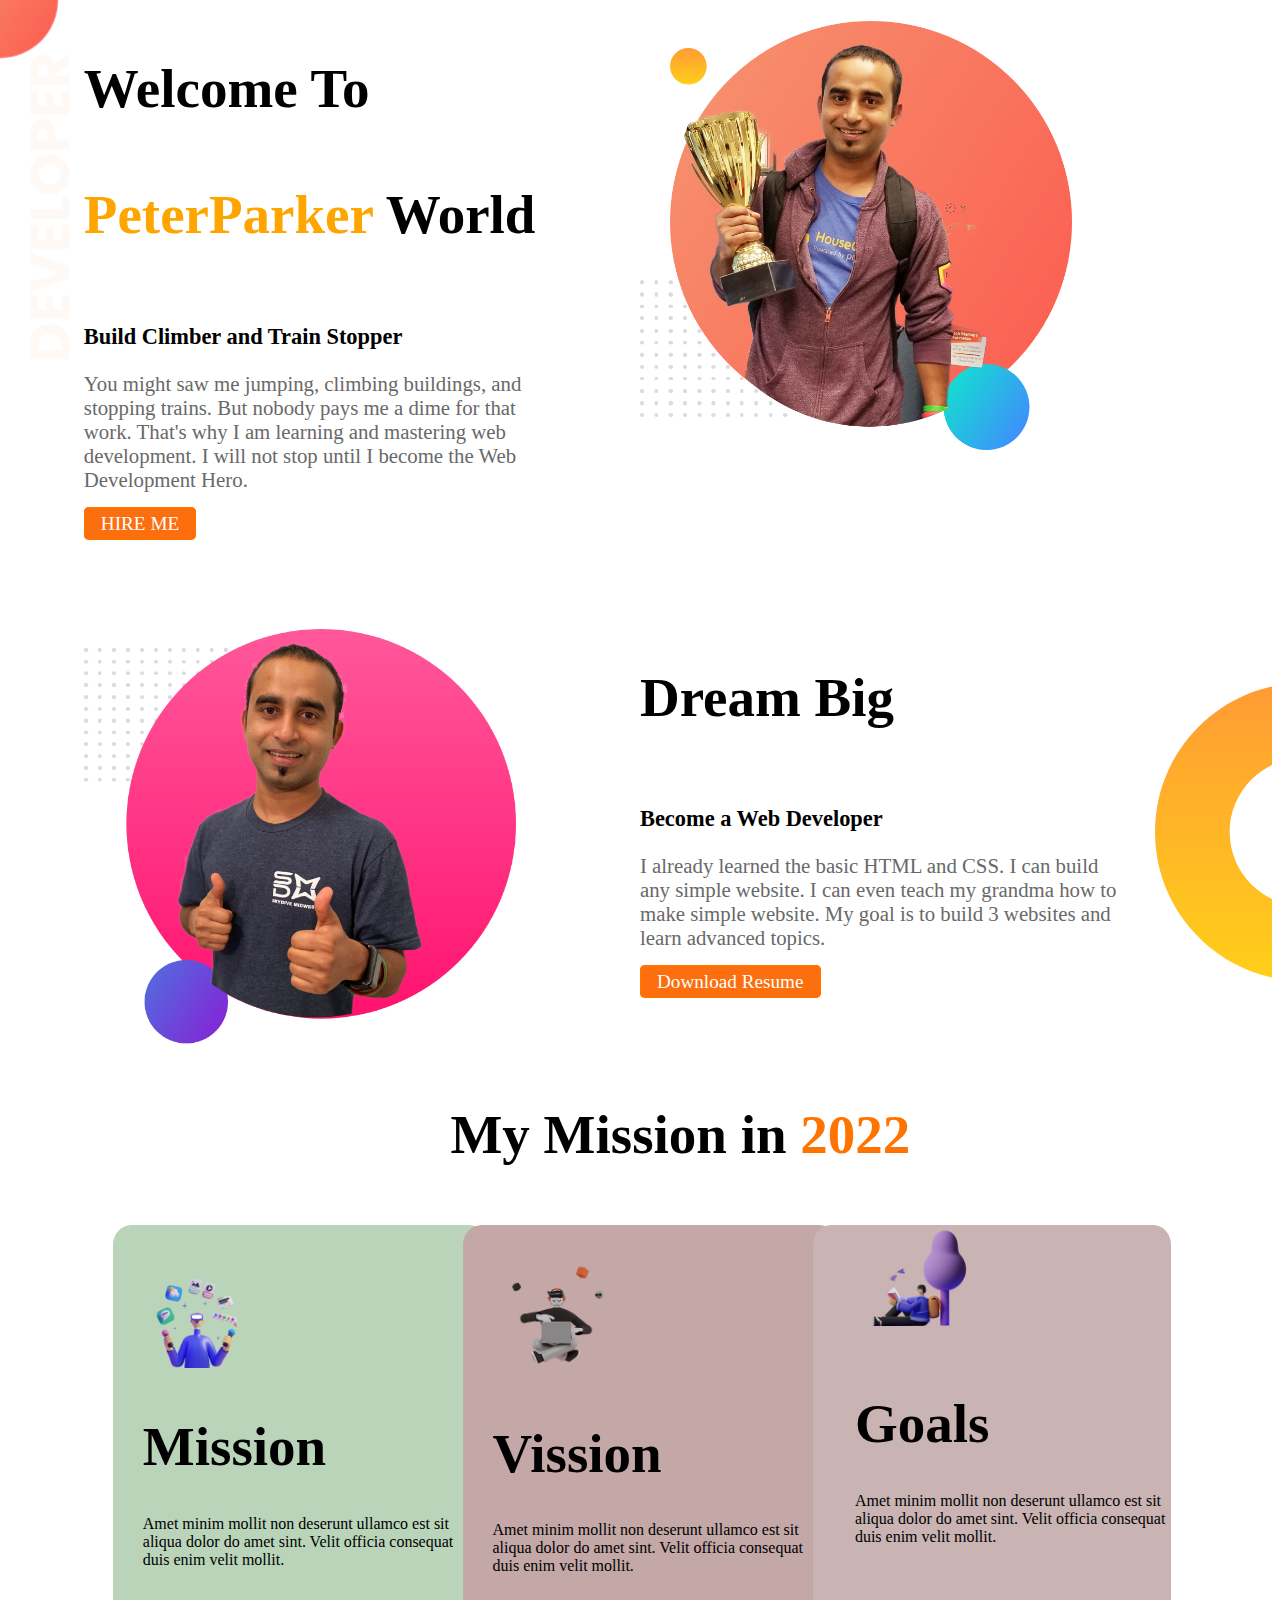
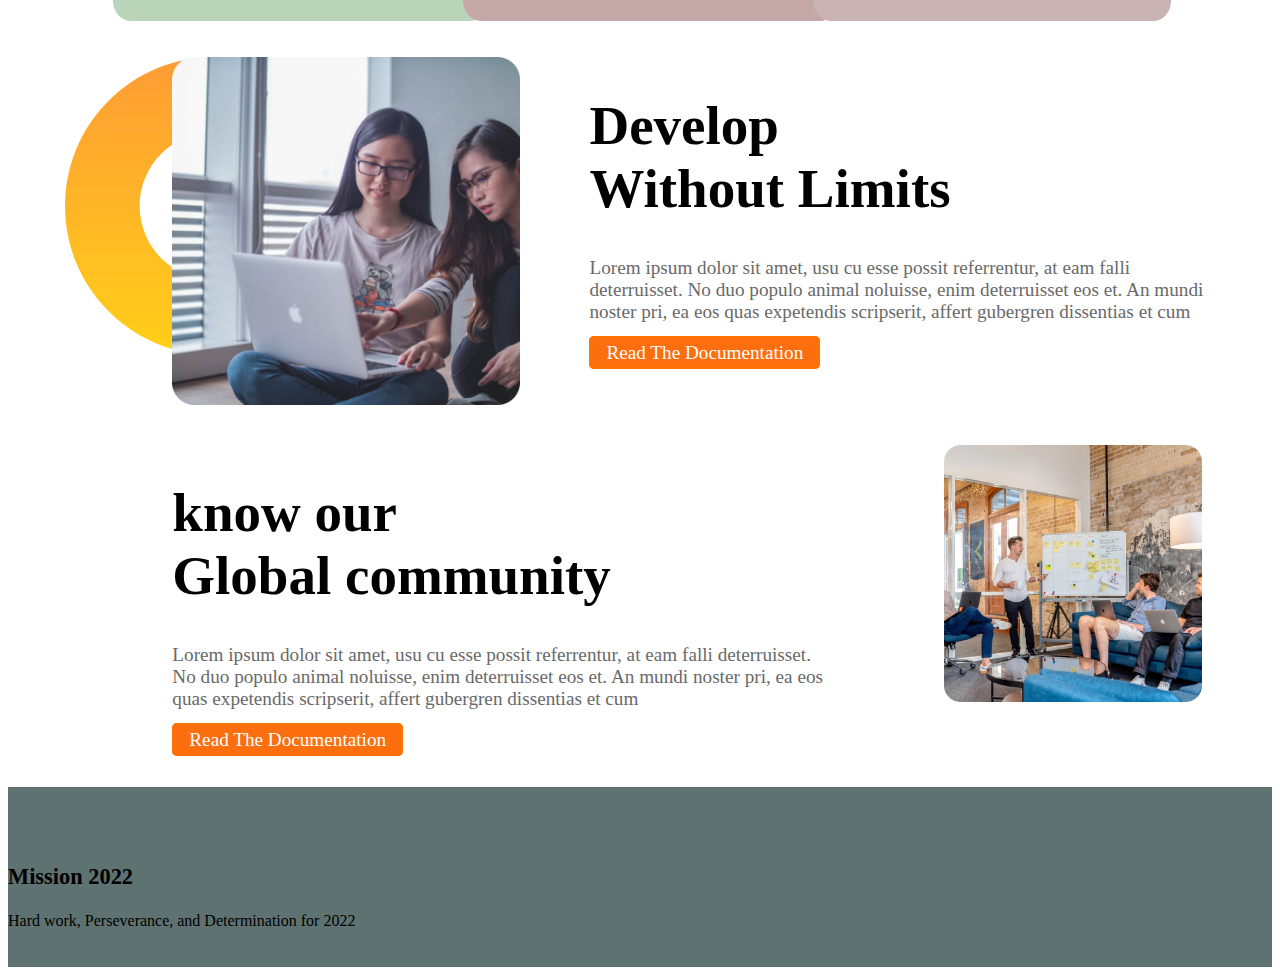
==== index.html @ 4aab34b6 "first commit" ====
<!DOCTYPE html>
<html lang="en">

<head>
    <meta charset="UTF-8">
    <meta http-equiv="X-UA-Compatible" content="IE=edge">
    <meta name="viewport" content="width=device-width, initial-scale=1.0">
    <title>Document</title>
    <link rel="stylesheet" href="style.css">
    <link href="https://cdn.jsdelivr.net/npm/bootstrap@5.0.2/dist/css/bootstrap.min.css" rel="stylesheet"
        integrity="sha384-EVSTQN3/azprG1Anm3QDgpJLIm9Nao0Yz1ztcQTwFspd3yD65VohhpuuCOmLASjC" crossorigin="anonymous">
</head>

<body>
    <!----------------------------- first part -------------------------- -->

    <section class="first-part">

        <div class="half-width">
            <h1> Welcome To
                <br>
                <br>
                <span class="peter"> PeterParker</span> World
            </h1>
            <br>
            <h3> Build Climber and Train Stopper </h3>
            <P> You might saw me jumping, climbing buildings, and stopping trains. But nobody pays me a dime for
                that
                work.
                That's why I
                am learning and mastering web development. I will not stop until I become the Web Development Hero.
            </P>
            <a href="#" class="links">HIRE ME</a>
        </div>
        <div class="half-width">
            <img src="images/jhankar.png">
        </div>

    </section>
    <br>
    <!-- ------------------------------second part --------------------------->
    <section class="second-part">

        <div class="half-width">
            <img src="images/jhankar2.png">

        </div>
        <div class="half-width">
            <h1> Dream Big</h1>
            <br>
            <h3> Become a Web Developer</h3>
            <P>
                I already learned the basic HTML and CSS. I can build any simple website. I can even teach my
                grandma
                how to make simple
                website. My goal is to build 3 websites and learn advanced topics.
            </P>
            <a href="#" class="links">Download Resume</a>
        </div>


    </section>
    <br>
    <!--------------------------------- third-part  -------------------------------->
    <h1 class="part"> My Mission in <span id="span"> 2022</span> </h1>
    <br>
    <section class="third-part">

        <div id="mission" class="half-width-1">
            <img src="images/illustrators/illustrator-1.png">
            <h1>Mission</h1>
            <p>Amet minim mollit non deserunt
                ullamco est sit aliqua dolor do amet
                sint. Velit officia consequat duis enim
                velit mollit.
            </p>
        </div>

        <div id="vission" class="half-width-1">
            <img src="images/illustrators/illustrator-2.png">
            <h1>Vission </h1>
            <p> Amet minim mollit non deserunt
                ullamco est sit aliqua dolor do amet
                sint. Velit officia consequat duis enim
                velit mollit.
            </p>
        </div>
        <div id="goals" class="half-width-1">
            <img src="images/illustrators/illustrator-3.png">
            <h1>Goals</h1>
            <p> Amet minim mollit non deserunt
                ullamco est sit aliqua dolor do amet
                sint. Velit officia consequat duis enim
                velit mollit.
            </p>
        </div>


    </section>
    <br>
    <br>
    <!------------------- fourth part------------------  -->
    <section class="fourth-part">

        <div class="half-width-2">
            <img src="images/pictures/coding.png">
        </div>
        <div class="half-width-2">
            <h1> Develop<br> Without Limits</h1>
            <p> Lorem ipsum dolor sit amet, usu cu esse possit referrentur, at eam falli
                deterruisset. No duo populo animal noluisse, enim deterruisset eos et. An
                mundi noster pri, ea eos quas expetendis scripserit, affert gubergren
                dissentias et cum
            </p>
            <a href="#" class="links">Read The Documentation</a>
        </div>

    </section>
    <br>
    <br>
    <section class="fifth-part">

        <div class="half-width-3">
            <h1> know our<br> Global community</h1>
            <p> Lorem ipsum dolor sit amet, usu cu esse possit referrentur, at eam falli
                deterruisset. No duo populo animal noluisse, enim deterruisset eos et. An
                mundi noster pri, ea eos quas expetendis scripserit, affert gubergren
                dissentias et cum
            </p>
            <a href="#" class="links">Read The Documentation</a>

        </div>
        <div class="half-width-2" id="last">
            <img src="images/pictures/project.png">
        </div>


    </section>
    <br>
    <br>
    <footer style="height: 180px;" class="bg-dark">
        <br>
        <br>
        <br>
        <div class="hakim text-white">
            <h3 class="text-white" id="pure">Mission 2022</h3>
            <p id="paragraph"> Hard work, Perseverance, and Determination for 2022 </p>
        </div>
    </footer>




    <script src="https://cdn.jsdelivr.net/npm/bootstrap@5.0.2/dist/js/bootstrap.bundle.min.js"
        integrity="sha384-MrcW6ZMFYlzcLA8Nl+NtUVF0sA7MsXsP1UyJoMp4YLEuNSfAP+JcXn/tWtIaxVXM"
        crossorigin="anonymous"></script>
</body>

</html>
---- style.css ----
body{
    background-image: url(images/top-banner.png);
    background-repeat: no-repeat;
}
.first-part{
    display: flex;
}
h1{
    font-size: 55px;
    font-weight: 800;
    font-family:serif
}
h3{
    font-size: 1.4em;
    color: #000000;
}
.peter{
    color: orange;
}
.half-width{
    width: 38%;
    margin-left: 6%;
    margin-top:1% ;
}
.half-width p{
    font-size: 1.3em;
        color: dimgray;
}
.half-width img{
    width: 90%; 
}
.links{
    background-color: rgb(253, 110, 15);
    padding: 4px 15px;
    border: 2px solid rgb(255, 115, 0);
    border-radius: 5px;
    text-decoration: none;
    color: white;
    font-size: 1.2em;
}

/*------------------------- second part----------------------------------  */
.second-part{
    display: flex;
    margin-top: 5%;
    background-image: url(images/dream-bg.png);
    background-repeat:no-repeat;
    background-position: right;
}
/*--------------------------------third-part--------------------------------*/

.third-part{
    display:grid;
    grid-template-columns: repeat(3,1fr);
}
.part{
    margin-left: 35%;   
}
#span{
    color: rgb(255, 115, 0);
}
.half-width-1{
    width: 75%;
    margin-left: 25%;
    margin-top:1% ;
    margin-right: 12%;
}
.half-width-1 img{
    width: 40%;
}
.half-width-1 h1{
    font-size: 55px;
    font-weight: 800;
    font-family:serif;

}


#mission{
    background-color: rgb(186, 212, 186);
    padding: 7%;
    border-radius: 5%;
    
}
#vission{
    background-color: rgb(196, 167, 167);
    padding: 7%;
    border-radius: 5%;
    margin-left: 8%;
}
#goals{
    background-color: rgb(201, 179, 179);
    padding-left: 10%;
    border-radius: 5%;
    margin-left: -9%;
}
/* -------------------fouth part  ----------------*/
.fourth-part{
    display: flex;
    background-image: url(images/dream-bg.png);
    background-repeat: no-repeat;
    background-position-x: 5%;
}
.half-width-2 img{
    width: 55%;
    margin-left: 30%;
}
.half-width-2{
    margin-left: -2%;
    width: 50%;  
}
.half-width-2 p{
    color: dimgray;
    font-size: 1.2em;
}
/*-------------------------- fifth part ----------------------- */
.fifth-part{
    display: flex;

}
.half-width-3{
    margin-left:13%;
    width: 70%;
}
.half-width-3 p{
    color: dimgray;
    font-size: 1.2em;
}

footer{
    background-color: rgb(94, 114, 114);
}
#hakim{
    margin-left: 40%;
}

/*--------------------------------media quarey--------------------------  */


 /* -------// Small devices (landscape phones, 576px and up) -------*/

     /* -----first-part --------*/
@media (max-width: 768px) { 

    .first-part{
        display: block;
    }

h1{
    font-size: 60px;
    font-weight: 900;
    font-family:serif
}

.half-width{
    width: 70%;
    margin-left: 6%;
    margin-top:1% ;
}
.half-width p{
    font-size: 1.3em;
        color: dimgray;
}
.half-width img{
    width: 80%; 
    margin-top: 4%;
}

/* --------------second -part-------  */

.second-part{
    display: block;
    margin-top: 8%;
    background-image: url(images/dream-bg.png);
    background-repeat:no-repeat;
    background-position-x :right, bottom;

} 
/*------------- third-part ----------*/
.third-part{
    display:block;
}
.part{
    margin-left:20%;   
}
.half-width-1{
    width: 74%;
    margin-left: auto;
    margin-top:8% ;
    margin-right: 10%;
}

.half-width-1 h1{
    font-size: 45px;
    font-weight: 600;
    font-family:serif;

}


#mission{
    margin-left: auto;
    
}
#vission{

    margin-left: auto;
}
#goals{

    margin-left: auto;
}
 /* ------------fourth-part------- */

    .fourth-part{
    display: block;
    background-position-x: 0%;
}
.half-width-2 img{
    margin-top: 1%;
    width: 100%;
    margin-left: 10%;
}
.half-width-2{
   margin-top: 5%;
    margin-left: 6%;
    width: 80%;  
}

/*------------------------- fifth-part----------------  */

    .fifth-part{
    display: block;

}
.half-width-3{
    margin-left:6%;
    width: 80%;
     margin-top: 5%;
}
#last{
    margin-left: -2%;
}

footer{
    background-color: rgb(94, 114, 114);
}
.hakim{
    margin-left: 5%;
}
#pure{
    margin-top: 0%;
    margin-left: 30%;
}
#paragraph{
    margin-left: 20%;
}
 }
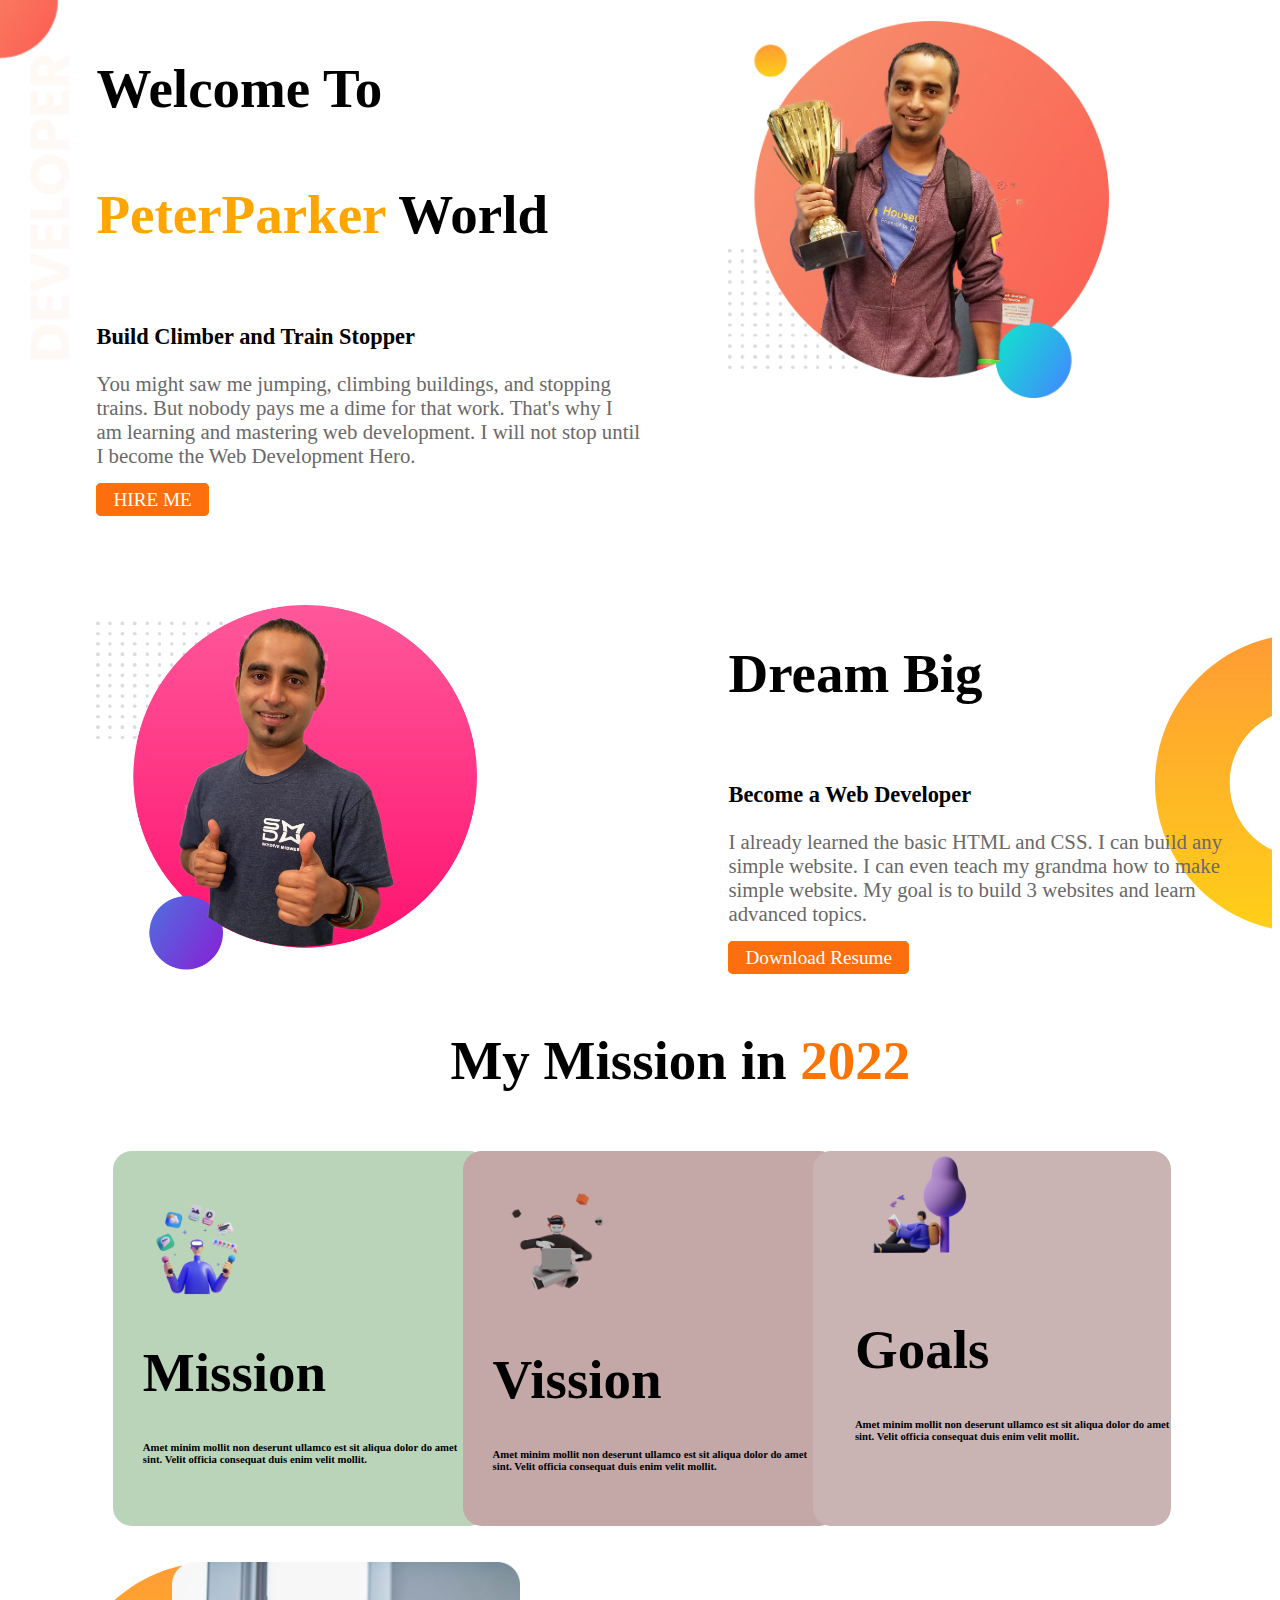
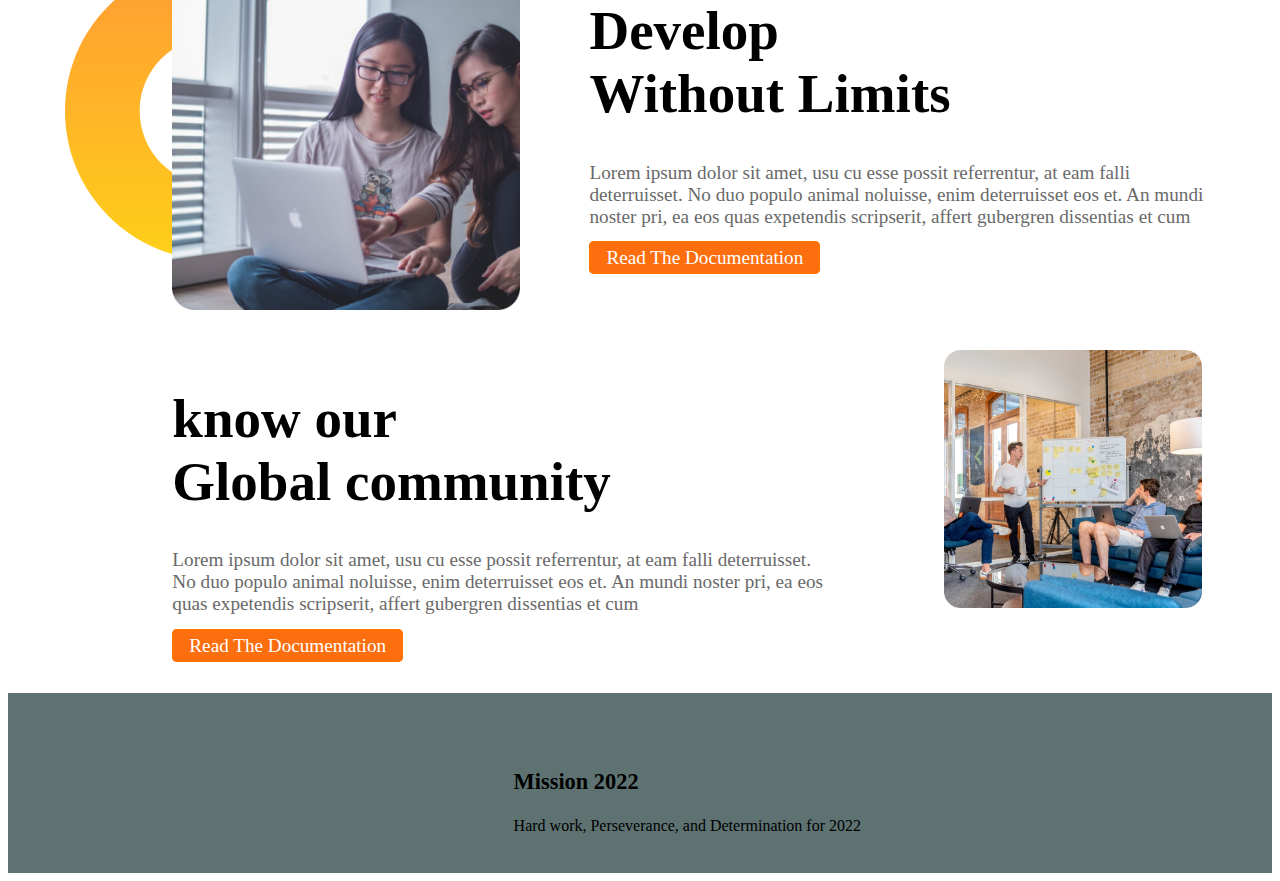
==== commit 88688942: "first commit" ====
--- a/index.html
+++ b/index.html
@@ -23,14 +23,15 @@
                 <span class="peter"> PeterParker</span> World
             </h1>
             <br>
-            <h3> Build Climber and Train Stopper </h3>
-            <P> You might saw me jumping, climbing buildings, and stopping trains. But nobody pays me a dime for
+            <h3 id="mags"> Build Climber and Train Stopper </h3>
+            <P id="mags"> You might saw me jumping, climbing buildings, and stopping trains. But nobody pays me a dime
+                for
                 that
                 work.
                 That's why I
                 am learning and mastering web development. I will not stop until I become the Web Development Hero.
             </P>
-            <a href="#" class="links">HIRE ME</a>
+            <a id="mags" href="#" class="links">HIRE ME</a>
         </div>
         <div class="half-width">
             <img src="images/jhankar.png">
@@ -48,8 +49,8 @@
         <div class="half-width">
             <h1> Dream Big</h1>
             <br>
-            <h3> Become a Web Developer</h3>
-            <P>
+            <h3 id="mags"> Become a Web Developer</h3>
+            <P id="mags">
                 I already learned the basic HTML and CSS. I can build any simple website. I can even teach my
                 grandma
                 how to make simple
@@ -69,30 +70,30 @@
         <div id="mission" class="half-width-1">
             <img src="images/illustrators/illustrator-1.png">
             <h1>Mission</h1>
-            <p>Amet minim mollit non deserunt
+            <h6 id="mags">Amet minim mollit non deserunt
                 ullamco est sit aliqua dolor do amet
                 sint. Velit officia consequat duis enim
                 velit mollit.
-            </p>
+            </h6>
         </div>
 
         <div id="vission" class="half-width-1">
             <img src="images/illustrators/illustrator-2.png">
             <h1>Vission </h1>
-            <p> Amet minim mollit non deserunt
+            <h6 id="mags"> Amet minim mollit non deserunt
                 ullamco est sit aliqua dolor do amet
                 sint. Velit officia consequat duis enim
                 velit mollit.
-            </p>
+            </h6>
         </div>
         <div id="goals" class="half-width-1">
             <img src="images/illustrators/illustrator-3.png">
             <h1>Goals</h1>
-            <p> Amet minim mollit non deserunt
+            <h6 id="mags"> Amet minim mollit non deserunt
                 ullamco est sit aliqua dolor do amet
                 sint. Velit officia consequat duis enim
                 velit mollit.
-            </p>
+            </h6>
         </div>
 
 
@@ -107,7 +108,7 @@
         </div>
         <div class="half-width-2">
             <h1> Develop<br> Without Limits</h1>
-            <p> Lorem ipsum dolor sit amet, usu cu esse possit referrentur, at eam falli
+            <p id="mags"> Lorem ipsum dolor sit amet, usu cu esse possit referrentur, at eam falli
                 deterruisset. No duo populo animal noluisse, enim deterruisset eos et. An
                 mundi noster pri, ea eos quas expetendis scripserit, affert gubergren
                 dissentias et cum
@@ -122,7 +123,7 @@
 
         <div class="half-width-3">
             <h1> know our<br> Global community</h1>
-            <p> Lorem ipsum dolor sit amet, usu cu esse possit referrentur, at eam falli
+            <p id="mags"> Lorem ipsum dolor sit amet, usu cu esse possit referrentur, at eam falli
                 deterruisset. No duo populo animal noluisse, enim deterruisset eos et. An
                 mundi noster pri, ea eos quas expetendis scripserit, affert gubergren
                 dissentias et cum
--- a/style.css
+++ b/style.css
@@ -1,6 +1,9 @@
 body{
     background-image: url(images/top-banner.png);
     background-repeat: no-repeat;
+}
+#mags{
+    margin-left: 0%;
 }
 .first-part{
     display: flex;
@@ -18,16 +21,16 @@
     color: orange;
 }
 .half-width{
-    width: 38%;
-    margin-left: 6%;
+    width: 80%;
+    margin-left: 7%;
     margin-top:1% ;
 }
 .half-width p{
     font-size: 1.3em;
-        color: dimgray;
+    color: dimgray;
 }
 .half-width img{
-    width: 90%; 
+    width: 70%; 
 }
 .links{
     background-color: rgb(253, 110, 15);
@@ -130,7 +133,7 @@
 footer{
     background-color: rgb(94, 114, 114);
 }
-#hakim{
+#hakim, h3, p{
     margin-left: 40%;
 }
 
